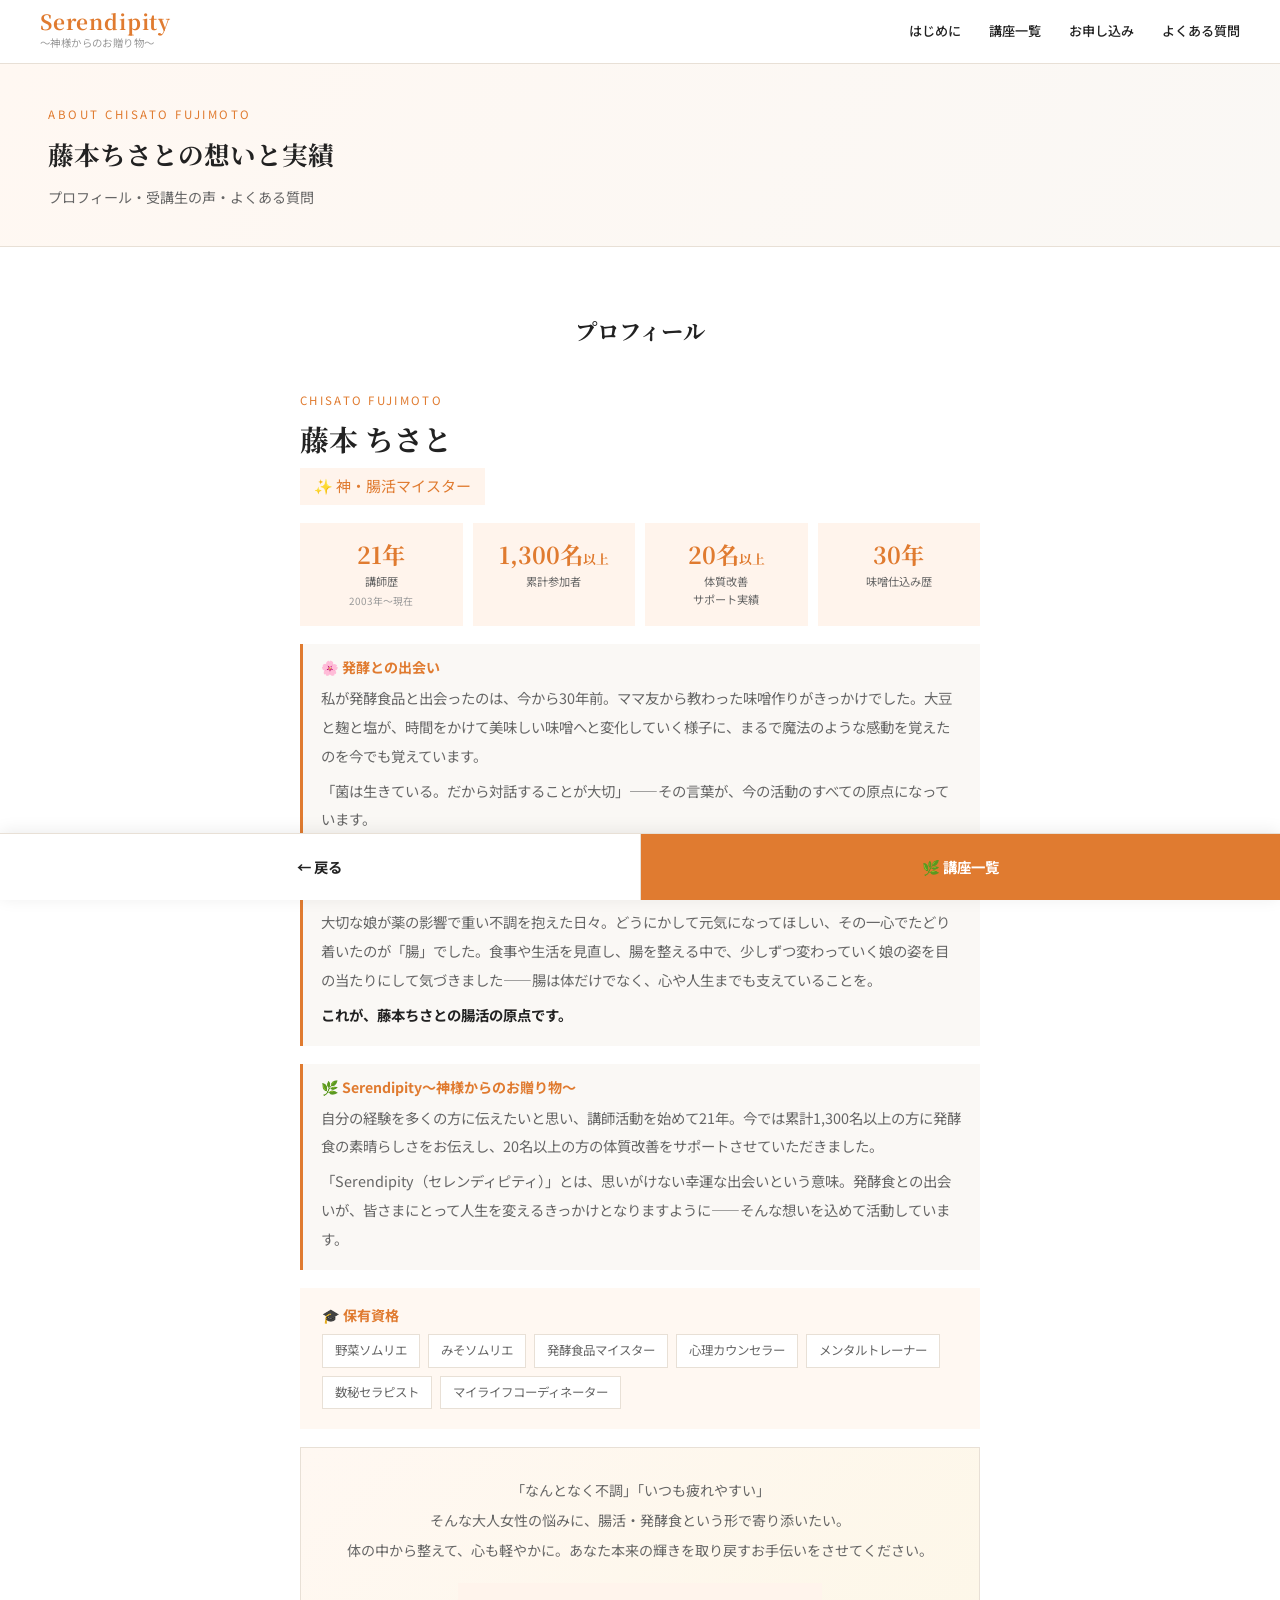
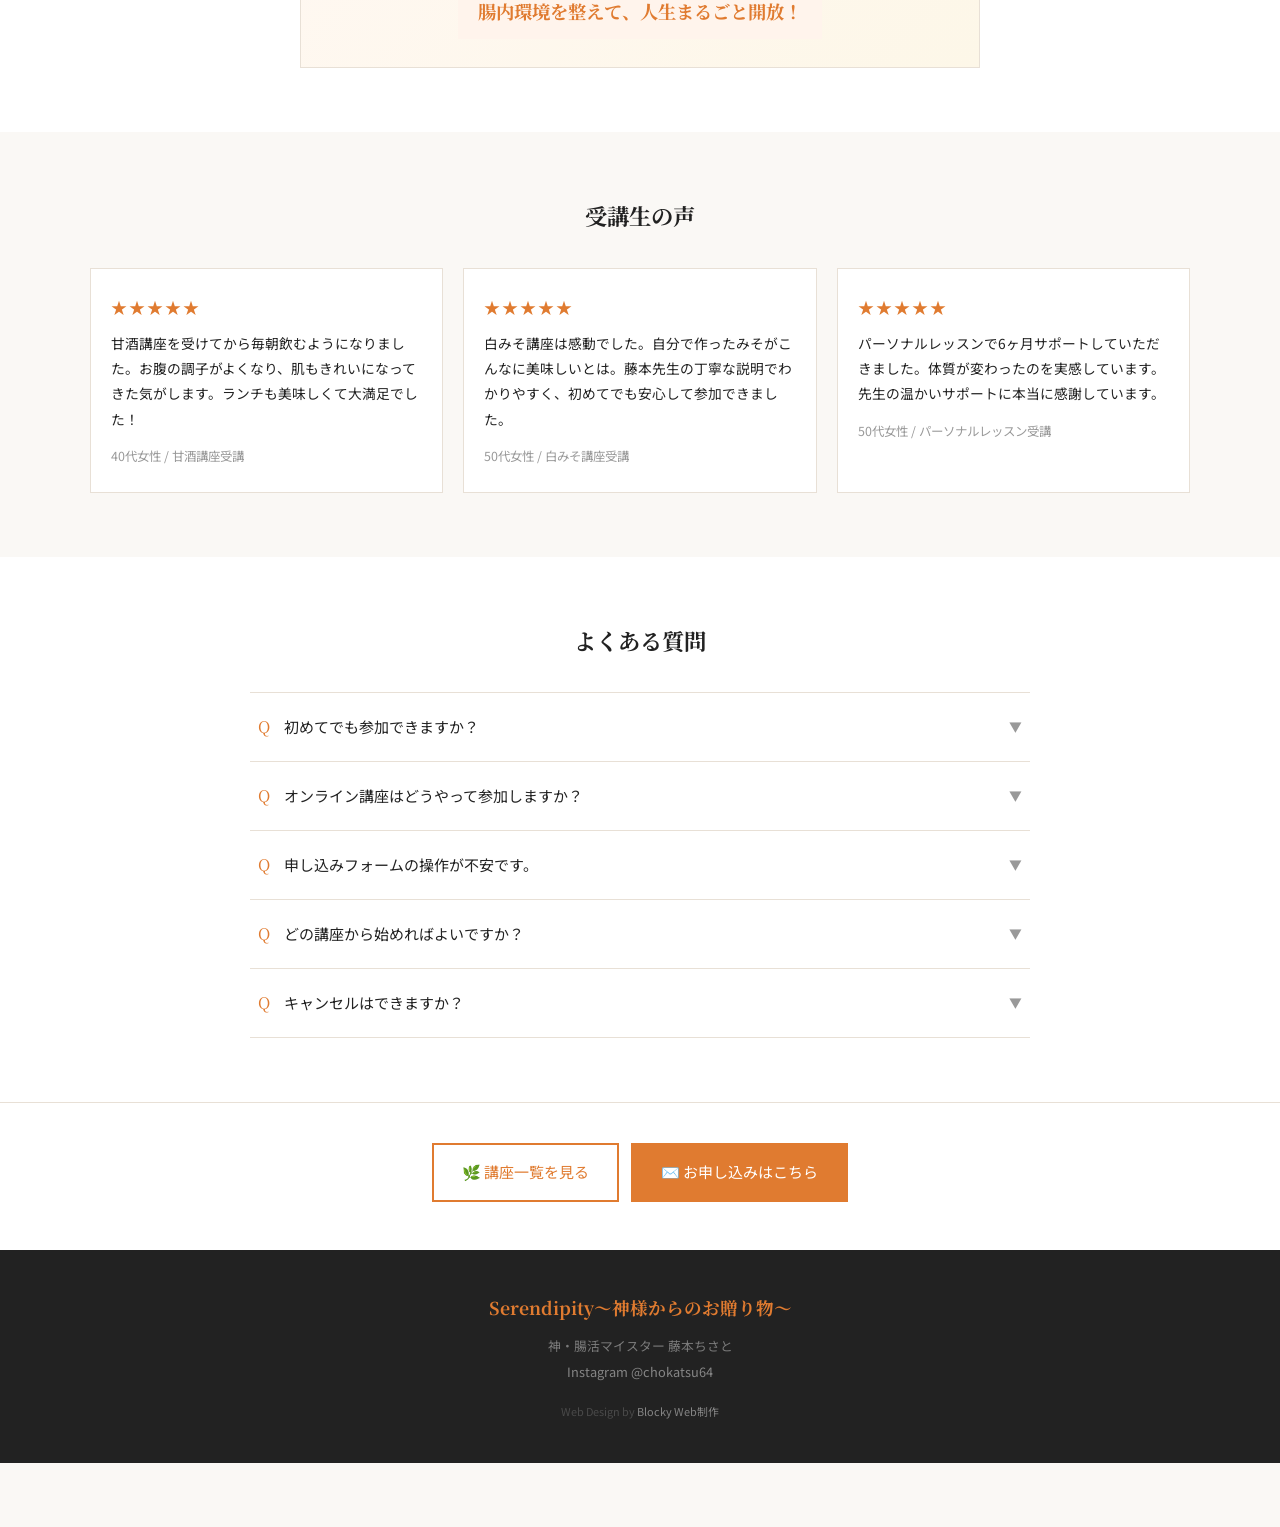
==== about.html @ 2696a709 "Restore Serendipity site from live deployment Exact copy of all pages, images and video from serendi" ====
<!DOCTYPE html>
<html lang="ja">
<head>
  <meta charset="UTF-8">
  <meta name="viewport" content="width=device-width, initial-scale=1.0">
  <title>藤本ちさとの想いと実績 | Serendipity〜神様からのお贈り物〜</title>
  <meta name="description" content="神・腸活マイスター 藤本ちさと。講師歴21年・累計1,300名以上。発酵・腸活との出会い、実績、資格、受講生の声をご紹介。">
  <link rel="preconnect" href="https://fonts.googleapis.com">
  <link rel="preconnect" href="https://fonts.gstatic.com" crossorigin>
  <link href="https://fonts.googleapis.com/css2?family=Noto+Serif+JP:wght@400;700&family=Noto+Sans+JP:wght@400;500;700&display=swap" rel="stylesheet">
  <style>
    *, *::before, *::after { box-sizing: border-box; margin: 0; padding: 0; }
    :root {
      --orange:  #e07b30;
      --orange2: #c45f18;
      --cream:   #faf8f5;
      --white:   #ffffff;
      --dark:    #222222;
      --gray:    #666666;
      --gray2:   #999999;
      --border:  #e8e0d6;
      --line:    #06c755;
    }
    html { scroll-behavior: smooth; }
    body {
      font-family: 'Noto Sans JP', -apple-system, BlinkMacSystemFont, 'Hiragino Sans', sans-serif;
      background: var(--cream);
      color: var(--dark);
      font-size: 15px;
      line-height: 1.75;
      -webkit-font-smoothing: antialiased;
      padding-bottom: 64px;
    }

    /* ── HEADER ── */
    .hdr {
      position: fixed; top: 0; left: 0; right: 0; z-index: 200;
      background: var(--white);
      border-bottom: 1px solid var(--border);
      height: 64px;
      display: flex; align-items: center; justify-content: space-between;
      padding: 0 40px;
    }
    .hdr-brand { text-decoration: none; display: flex; flex-direction: column; }
    .hdr-brand-main {
      font-family: 'Noto Serif JP', serif;
      font-size: 1.3rem; font-weight: 700;
      color: var(--orange); letter-spacing: .04em; line-height: 1;
    }
    .hdr-brand-sub { font-size: .65rem; color: var(--gray2); letter-spacing: .04em; margin-top: 2px; }
    .hdr-nav { display: flex; align-items: center; gap: 28px; }
    .hdr-nav a {
      font-size: .82rem; font-weight: 500; color: var(--dark);
      text-decoration: none; transition: color .15s;
    }
    .hdr-nav a:hover { color: var(--orange); }
    .hamburger {
      display: none; flex-direction: column; justify-content: center;
      gap: 5px; width: 36px; height: 36px; cursor: pointer;
      background: none; border: none; padding: 4px;
    }
    .hamburger span { display: block; width: 24px; height: 2px; background: var(--dark); transition: all .25s; }
    .hamburger.open span:nth-child(1) { transform: rotate(45deg) translate(5px,5px); }
    .hamburger.open span:nth-child(2) { opacity: 0; }
    .hamburger.open span:nth-child(3) { transform: rotate(-45deg) translate(5px,-5px); }
    .mobile-nav-overlay {
      display: none; position: fixed; inset: 0; background: rgba(0,0,0,.45); z-index: 190;
    }
    .mobile-nav-overlay.open { display: block; }
    .mobile-nav-panel {
      position: fixed; top: 0; right: -100%; width: 75%; max-width: 280px;
      height: 100%; background: var(--white); z-index: 195;
      padding: 80px 28px 32px; transition: right .3s;
      border-left: 1px solid var(--border); overflow-y: auto;
    }
    .mobile-nav-panel.open { right: 0; }
    .mobile-nav-panel a {
      display: block; padding: 14px 0;
      border-bottom: 1px solid var(--border);
      font: 500 1rem/1 'Noto Sans JP',sans-serif;
      color: var(--dark); text-decoration: none;
    }
    .mobile-nav-panel a:hover { color: var(--orange); }
    .mobile-nav-panel .mnav-cta {
      display: block; margin-top: 24px;
      background: var(--orange); color: #fff;
      padding: 14px; text-align: center; font-weight: 700;
    }

    /* ── PAGE HERO ── */
    .page-hero {
      margin-top: 64px;
      background: linear-gradient(120deg, #fff8f2 0%, #faf8f5 100%);
      border-bottom: 1px solid var(--border);
      padding: 40px 48px 36px;
      position: sticky; top: 64px; z-index: 100;
    }
    .page-hero-en { font-size: .72rem; letter-spacing: .22em; color: var(--orange); text-transform: uppercase; margin-bottom: 8px; }
    .page-hero h1 {
      font-family: 'Noto Serif JP', serif;
      font-size: 1.6rem; font-weight: 700; color: var(--dark);
    }

    /* ── SECTION ── */
    .sec { padding: 64px 48px; }
    .sec.bg-wh { background: var(--white); }
    .sec-hd { margin-bottom: 32px; }
    .sec-hd.center { text-align: center; }
    .sec-ttl {
      font-family: 'Noto Serif JP', serif;
      font-size: 1.4rem; font-weight: 700;
      color: var(--dark); margin-bottom: 6px;
    }

    /* ── PROFILE ── */
    .profile-inner { max-width: 680px; margin: 0 auto; }
    .profile-body { display: flex; flex-direction: column; gap: 18px; padding-top: 8px; }
    .profile-name-en { font-size: .72rem; letter-spacing: .2em; color: var(--orange); text-transform: uppercase; margin-bottom: 4px; }
    .profile-name { font-family: 'Noto Serif JP',serif; font-size: 1.8rem; font-weight: 700; color: var(--dark); margin-bottom: 4px; }
    .profile-title {
      display: inline-block; background: #fff4ec; color: var(--orange);
      font: 700 .82rem/1 inherit; padding: 5px 14px; border-radius: 0;
    }
    .profile-p { font-size: .9rem; color: var(--gray); line-height: 2.0; }
    .profile-stat {
      background: var(--cream); padding: 18px 22px;
      display: flex; align-items: center; gap: 14px;
    }
    .profile-stat-num { font-family: 'Noto Serif JP',serif; font-size: 2rem; font-weight: 700; color: var(--orange); white-space: nowrap; }
    .profile-stat-txt { font-size: .84rem; color: var(--gray); line-height: 1.7; }

    /* ── VOICE ── */
    .voice-grid { display: grid; grid-template-columns: repeat(3,1fr); gap: 20px; max-width: 1100px; margin: 0 auto; }
    .voice-card {
      background: var(--white); padding: 24px 20px;
      border: 1px solid var(--border);
    }
    .voice-stars { color: var(--orange); font-size: 1rem; margin-bottom: 10px; letter-spacing: 2px; }
    .voice-text { font-size: .86rem; color: var(--dark); line-height: 1.85; margin-bottom: 14px; }
    .voice-who { font-size: .78rem; color: var(--gray2); }

    /* ── FAQ ── */
    .faq-list { max-width: 780px; margin: 0 auto; display: flex; flex-direction: column; gap: 0; border-top: 1px solid var(--border); }
    .faq-item { border-bottom: 1px solid var(--border); }
    .faq-q {
      display: flex; align-items: center; gap: 14px;
      padding: 20px 8px; cursor: pointer;
      font: 700 .96rem/1.5 inherit; color: var(--dark); user-select: none;
    }
    .faq-q-lbl { color: var(--orange); font-family: 'Noto Serif JP',serif; font-size: 1rem; flex-shrink: 0; }
    .faq-arr { margin-left: auto; color: var(--gray2); transition: transform .2s; font-size: .8rem; }
    .faq-item.open .faq-arr { transform: rotate(180deg); }
    .faq-a { display: none; padding: 0 8px 20px 34px; font-size: .9rem; color: var(--gray); line-height: 1.9; }
    .faq-item.open .faq-a { display: block; }

    /* ── PAGE NAV ── */
    .page-nav {
      display: flex; flex-wrap: wrap; gap: 12px;
      justify-content: center; padding: 40px 24px 48px;
      background: var(--white); border-top: 1px solid var(--border);
    }
    .page-nav-btn {
      display: inline-flex; align-items: center; gap: 6px;
      padding: 14px 28px; border: 2px solid var(--orange);
      color: var(--orange); font: 700 .9rem/1 inherit;
      text-decoration: none; border-radius: 0; transition: all .15s;
    }
    .page-nav-btn:hover { background: var(--orange); color: #fff; }
    .page-nav-btn.primary { background: var(--orange); color: #fff; }
    .page-nav-btn.primary:hover { background: var(--orange2); }

    /* ── FIXED BOTTOM BAR ── */
    .fixed-bar {
      position: fixed; bottom: 0; left: 0; right: 0; z-index: 300;
      display: flex; background: var(--white);
      border-top: 1px solid var(--border);
      box-shadow: 0 -2px 16px rgba(0,0,0,.08);
    }
    .fixed-bar-back {
      flex: 1; display: flex; align-items: center; justify-content: center; gap: 6px;
      background: var(--white); color: var(--dark); padding: 26px 20px;
      font: 700 .9rem/1 'Noto Sans JP',sans-serif; text-decoration: none; transition: background .15s;
      border-right: 1px solid var(--border);
    }
    .fixed-bar-back:hover { background: var(--cream); }
    .fixed-bar-apply {
      flex: 1; display: flex; align-items: center; justify-content: center; gap: 8px;
      background: var(--orange); color: #fff; padding: 26px 20px;
      font: 700 .9rem/1 'Noto Sans JP',sans-serif; text-decoration: none; transition: background .15s;
    }
    .fixed-bar-apply:hover { background: var(--orange2); }

    /* ── FOOTER ── */
    footer {
      background: var(--dark); color: rgba(255,255,255,.4);
      text-align: center; padding: 40px 28px;
      font-size: .8rem; line-height: 2.1;
    }
    footer .f-brand { font-family: 'Noto Serif JP',serif; color: var(--orange); font-size: 1.1rem; font-weight: 700; display: block; margin-bottom: 6px; }
    footer a { color: rgba(255,255,255,.45); text-decoration: none; }
    .powered { margin-top: 14px; font-size: .68rem; color: rgba(255,255,255,.18); }

    /* ── MOBILE ── */
    @media (max-width: 900px) {
      .hdr { padding: 0 20px; }
      .hdr-nav { gap: 16px; }
      .sec { padding: 52px 20px; }
      .voice-grid { grid-template-columns: 1fr; }
      .page-hero { padding: 32px 20px 28px; }
    }
    /* ── PROFILE STATS ── */
    .profile-stats {
      display: grid; grid-template-columns: repeat(4,1fr); gap: 10px;
    }
    .pstat {
      background: #fff4ec; padding: 18px 10px; text-align: center;
    }
    .pstat-num {
      font-family: 'Noto Serif JP',serif; font-size: 1.45rem; font-weight: 700;
      color: var(--orange); line-height: 1.2; margin-bottom: 5px;
    }
    .pstat-lbl { font-size: .7rem; color: var(--gray); line-height: 1.55; }
    .pstat-lbl small { display: block; color: var(--gray2); font-size: .62rem; margin-top: 2px; }

    /* ── PROFILE STORY CARDS ── */
    .profile-story {
      border-left: 3px solid var(--orange); padding: 16px 18px;
      background: var(--cream); display: flex; flex-direction: column; gap: 6px;
    }
    .profile-story-ttl {
      font: 700 .88rem/1 'Noto Sans JP',sans-serif; color: var(--orange); margin-bottom: 4px;
    }
    .profile-emph { font-weight: 700 !important; color: var(--dark) !important; }

    /* ── PROFILE CERTS ── */
    .profile-certs { background: #fff8f2; padding: 20px 22px; }
    .profile-certs-ttl {
      font: 700 .88rem/1 'Noto Sans JP',sans-serif; color: var(--orange); margin-bottom: 12px;
    }
    .profile-certs-grid { display: flex; flex-wrap: wrap; gap: 8px; }
    .cert-tag {
      display: inline-block; background: var(--white);
      border: 1px solid var(--border); color: var(--gray);
      font-size: .78rem; padding: 5px 12px;
    }

    /* ── PROFILE MESSAGE ── */
    .profile-msg {
      background: linear-gradient(135deg, #fff8f2 0%, #fdf7e8 100%);
      padding: 28px 24px; text-align: center; border: 1px solid var(--border);
    }
    .profile-msg-quote {
      font-size: .88rem; color: var(--gray); line-height: 2.1; margin-bottom: 18px;
    }
    .profile-msg-main {
      font-family: 'Noto Serif JP',serif; font-size: 1.15rem; font-weight: 700;
      color: var(--orange); background: #fff4ec; padding: 12px 20px; display: inline-block;
    }

    @media (max-width: 560px) {
      .hdr-nav { display: none; }
      .hamburger { display: flex; }
      .profile-stats { grid-template-columns: repeat(2,1fr); }
      .page-nav { flex-direction: column; align-items: stretch; padding: 28px 20px 36px; }
      .page-nav-btn { justify-content: center; }
    }
  </style>
</head>
<body>

<!-- HEADER -->
<header class="hdr">
  <a href="index.html" class="hdr-brand">
    <span class="hdr-brand-main">Serendipity</span>
    <span class="hdr-brand-sub">〜神様からのお贈り物〜</span>
  </a>
  <nav class="hdr-nav">
    <a href="about.html" class="active">はじめに</a>
    <a href="courses.html">講座一覧</a>
    <a href="apply.html">お申し込み</a>
    <a href="about.html#faq">よくある質問</a>
  </nav>
  <button class="hamburger" id="hamburger" aria-label="メニュー">
    <span></span><span></span><span></span>
  </button>
</header>

<!-- モバイルナビ -->
<div class="mobile-nav-overlay" id="mobileOverlay"></div>
<div class="mobile-nav-panel" id="mobileNav">
  <a href="about.html">はじめに</a>
  <a href="courses.html">講座一覧</a>
  <a href="apply.html">お申し込み</a>
  <a href="about.html#faq">よくある質問</a>
  <a href="apply.html" class="mnav-cta">お申し込みはこちら</a>
</div>

<!-- PAGE HERO -->
<div class="page-hero">
  <div class="page-hero-en">About Chisato Fujimoto</div>
  <h1>藤本ちさとの想いと実績</h1>
  <p style="margin-top:8px;font-size:.88rem;color:var(--gray);">プロフィール・受講生の声・よくある質問</p>
</div>

<!-- PROFILE -->
<section class="sec bg-wh" id="profile">
  <div class="sec-hd center"><h2 class="sec-ttl">プロフィール</h2></div>
  <div class="profile-inner">
    <div class="profile-body">

      <!-- 名前・肩書き -->
      <div>
        <div class="profile-name-en">Chisato Fujimoto</div>
        <div class="profile-name">藤本 ちさと</div>
        <span class="profile-title">✨ 神・腸活マイスター</span>
      </div>

      <!-- 実績数字 -->
      <div class="profile-stats">
        <div class="pstat">
          <div class="pstat-num">21年</div>
          <div class="pstat-lbl">講師歴<small>2003年〜現在</small></div>
        </div>
        <div class="pstat">
          <div class="pstat-num">1,300名<span style="font-size:.8rem">以上</span></div>
          <div class="pstat-lbl">累計参加者</div>
        </div>
        <div class="pstat">
          <div class="pstat-num">20名<span style="font-size:.8rem">以上</span></div>
          <div class="pstat-lbl">体質改善<br>サポート実績</div>
        </div>
        <div class="pstat">
          <div class="pstat-num">30年</div>
          <div class="pstat-lbl">味噌仕込み歴</div>
        </div>
      </div>

      <!-- ストーリー：発酵との出会い -->
      <div class="profile-story">
        <div class="profile-story-ttl">🌸 発酵との出会い</div>
        <p class="profile-p">私が発酵食品と出会ったのは、今から30年前。ママ友から教わった味噌作りがきっかけでした。大豆と麹と塩が、時間をかけて美味しい味噌へと変化していく様子に、まるで魔法のような感動を覚えたのを今でも覚えています。</p>
        <p class="profile-p">「菌は生きている。だから対話することが大切」——その言葉が、今の活動のすべての原点になっています。</p>
      </div>

      <!-- ストーリー：腸活への目覚め -->
      <div class="profile-story">
        <div class="profile-story-ttl">💡 腸活への目覚め</div>
        <p class="profile-p">大切な娘が薬の影響で重い不調を抱えた日々。どうにかして元気になってほしい、その一心でたどり着いたのが「腸」でした。食事や生活を見直し、腸を整える中で、少しずつ変わっていく娘の姿を目の当たりにして気づきました——腸は体だけでなく、心や人生までも支えていることを。</p>
        <p class="profile-p profile-emph">これが、藤本ちさとの腸活の原点です。</p>
      </div>

      <!-- ストーリー：Serendipityの由来 -->
      <div class="profile-story">
        <div class="profile-story-ttl">🌿 Serendipity〜神様からのお贈り物〜</div>
        <p class="profile-p">自分の経験を多くの方に伝えたいと思い、講師活動を始めて21年。今では累計1,300名以上の方に発酵食の素晴らしさをお伝えし、20名以上の方の体質改善をサポートさせていただきました。</p>
        <p class="profile-p">「Serendipity（セレンディピティ）」とは、思いがけない幸運な出会いという意味。発酵食との出会いが、皆さまにとって人生を変えるきっかけとなりますように——そんな想いを込めて活動しています。</p>
      </div>

      <!-- 保有資格 -->
      <div class="profile-certs">
        <div class="profile-certs-ttl">🎓 保有資格</div>
        <div class="profile-certs-grid">
          <span class="cert-tag">野菜ソムリエ</span>
          <span class="cert-tag">みそソムリエ</span>
          <span class="cert-tag">発酵食品マイスター</span>
          <span class="cert-tag">心理カウンセラー</span>
          <span class="cert-tag">メンタルトレーナー</span>
          <span class="cert-tag">数秘セラピスト</span>
          <span class="cert-tag">マイライフコーディネーター</span>
        </div>
      </div>

      <!-- 想い・メッセージ -->
      <div class="profile-msg">
        <p class="profile-msg-quote">「なんとなく不調」「いつも疲れやすい」<br>そんな大人女性の悩みに、腸活・発酵食という形で寄り添いたい。<br>体の中から整えて、心も軽やかに。あなた本来の輝きを取り戻すお手伝いをさせてください。</p>
        <div class="profile-msg-main">腸内環境を整えて、人生まるごと開放！</div>
      </div>

    </div>
  </div>
</section>

<!-- VOICE -->
<section class="sec" id="voice">
  <div class="sec-hd center"><h2 class="sec-ttl">受講生の声</h2></div>
  <div class="voice-grid">
    <div class="voice-card">
      <div class="voice-stars">★★★★★</div>
      <p class="voice-text">甘酒講座を受けてから毎朝飲むようになりました。お腹の調子がよくなり、肌もきれいになってきた気がします。ランチも美味しくて大満足でした！</p>
      <div class="voice-who">40代女性 / 甘酒講座受講</div>
    </div>
    <div class="voice-card">
      <div class="voice-stars">★★★★★</div>
      <p class="voice-text">白みそ講座は感動でした。自分で作ったみそがこんなに美味しいとは。藤本先生の丁寧な説明でわかりやすく、初めてでも安心して参加できました。</p>
      <div class="voice-who">50代女性 / 白みそ講座受講</div>
    </div>
    <div class="voice-card">
      <div class="voice-stars">★★★★★</div>
      <p class="voice-text">パーソナルレッスンで6ヶ月サポートしていただきました。体質が変わったのを実感しています。先生の温かいサポートに本当に感謝しています。</p>
      <div class="voice-who">50代女性 / パーソナルレッスン受講</div>
    </div>
  </div>
</section>

<!-- FAQ -->
<section class="sec bg-wh" id="faq">
  <div class="sec-hd center"><h2 class="sec-ttl">よくある質問</h2></div>
  <div class="faq-list">
    <div class="faq-item">
      <div class="faq-q"><span class="faq-q-lbl">Q</span>初めてでも参加できますか？<span class="faq-arr">▼</span></div>
      <div class="faq-a">はい、もちろんです。発酵食品が初めての方、料理が苦手な方も大歓迎です。わかりやすく丁寧にお伝えしますので、安心してご参加ください。</div>
    </div>
    <div class="faq-item">
      <div class="faq-q"><span class="faq-q-lbl">Q</span>オンライン講座はどうやって参加しますか？<span class="faq-arr">▼</span></div>
      <div class="faq-a">Zoomを使ったオンライン形式で行います。事前に材料をご用意いただくか、キットを郵送してお届けします。スマートフォン・パソコンどちらでも参加できます。</div>
    </div>
    <div class="faq-item">
      <div class="faq-q"><span class="faq-q-lbl">Q</span>申し込みフォームの操作が不安です。<span class="faq-arr">▼</span></div>
      <div class="faq-a">フォームが難しいと感じた場合は、LINEからご連絡いただければLINEでのお申し込みも承っています。「講座に申し込みたい」とメッセージをいただくだけで大丈夫です。</div>
    </div>
    <div class="faq-item">
      <div class="faq-q"><span class="faq-q-lbl">Q</span>どの講座から始めればよいですか？<span class="faq-arr">▼</span></div>
      <div class="faq-a">迷った方は「甘酒講座（¥4,000）」がおすすめです。発酵の基本がわかり、初めての方にも体験しやすいと人気があります。</div>
    </div>
    <div class="faq-item">
      <div class="faq-q"><span class="faq-q-lbl">Q</span>キャンセルはできますか？<span class="faq-arr">▼</span></div>
      <div class="faq-a">はい、可能です。開催日の3日前までにご連絡ください。詳細はお申し込み後にご案内します。</div>
    </div>
  </div>
</section>

<!-- PAGE NAV -->
<div class="page-nav">
  <a href="courses.html" class="page-nav-btn">🌿 講座一覧を見る</a>
  <a href="apply.html" class="page-nav-btn primary">✉️ お申し込みはこちら</a>
</div>

<!-- FOOTER -->
<footer>
  <span class="f-brand">Serendipity〜神様からのお贈り物〜</span>
  神・腸活マイスター 藤本ちさと<br>
  <a href="https://www.instagram.com/chokatsu64/" target="_blank">Instagram @chokatsu64</a>
  <div class="powered">Web Design by <a href="#">Blocky Web制作</a></div>
</footer>

<!-- FIXED BOTTOM BAR -->
<div class="fixed-bar">
  <a href="index.html" class="fixed-bar-back">← 戻る</a>
  <a href="courses.html" class="fixed-bar-apply">🌿 講座一覧</a>
</div>

<script>
  // FAQ
  document.querySelectorAll('.faq-q').forEach(function(q) {
    q.addEventListener('click', function() {
      q.closest('.faq-item').classList.toggle('open');
    });
  });

  // Hamburger
  var hamburger = document.getElementById('hamburger');
  var mobileNav = document.getElementById('mobileNav');
  var mobileOverlay = document.getElementById('mobileOverlay');
  function openNav() {
    hamburger.classList.add('open');
    mobileNav.classList.add('open');
    mobileOverlay.classList.add('open');
    document.body.style.overflow = 'hidden';
  }
  function closeNav() {
    hamburger.classList.remove('open');
    mobileNav.classList.remove('open');
    mobileOverlay.classList.remove('open');
    document.body.style.overflow = '';
  }
  hamburger.addEventListener('click', function() {
    mobileNav.classList.contains('open') ? closeNav() : openNav();
  });
  mobileOverlay.addEventListener('click', closeNav);
  document.querySelectorAll('.mobile-nav-panel a').forEach(function(a) {
    a.addEventListener('click', closeNav);
  });
</script>
</body>
</html>
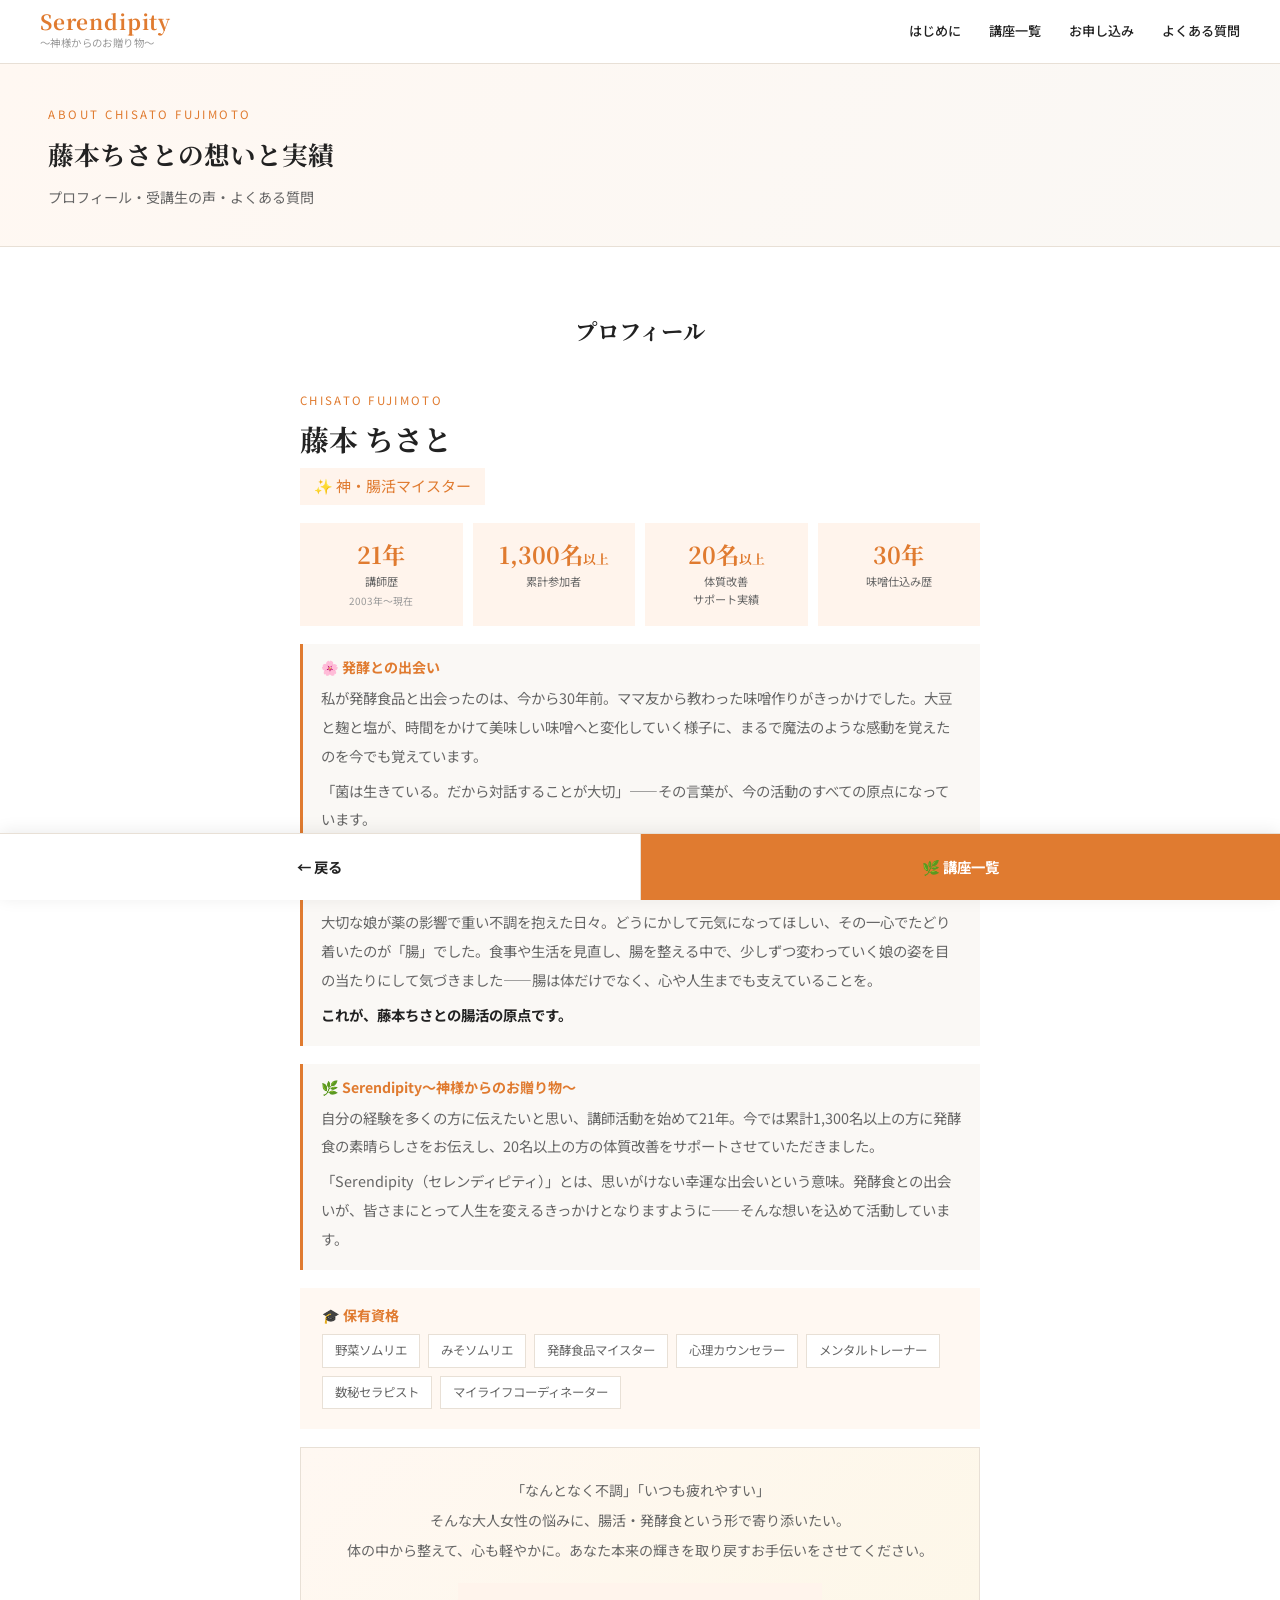
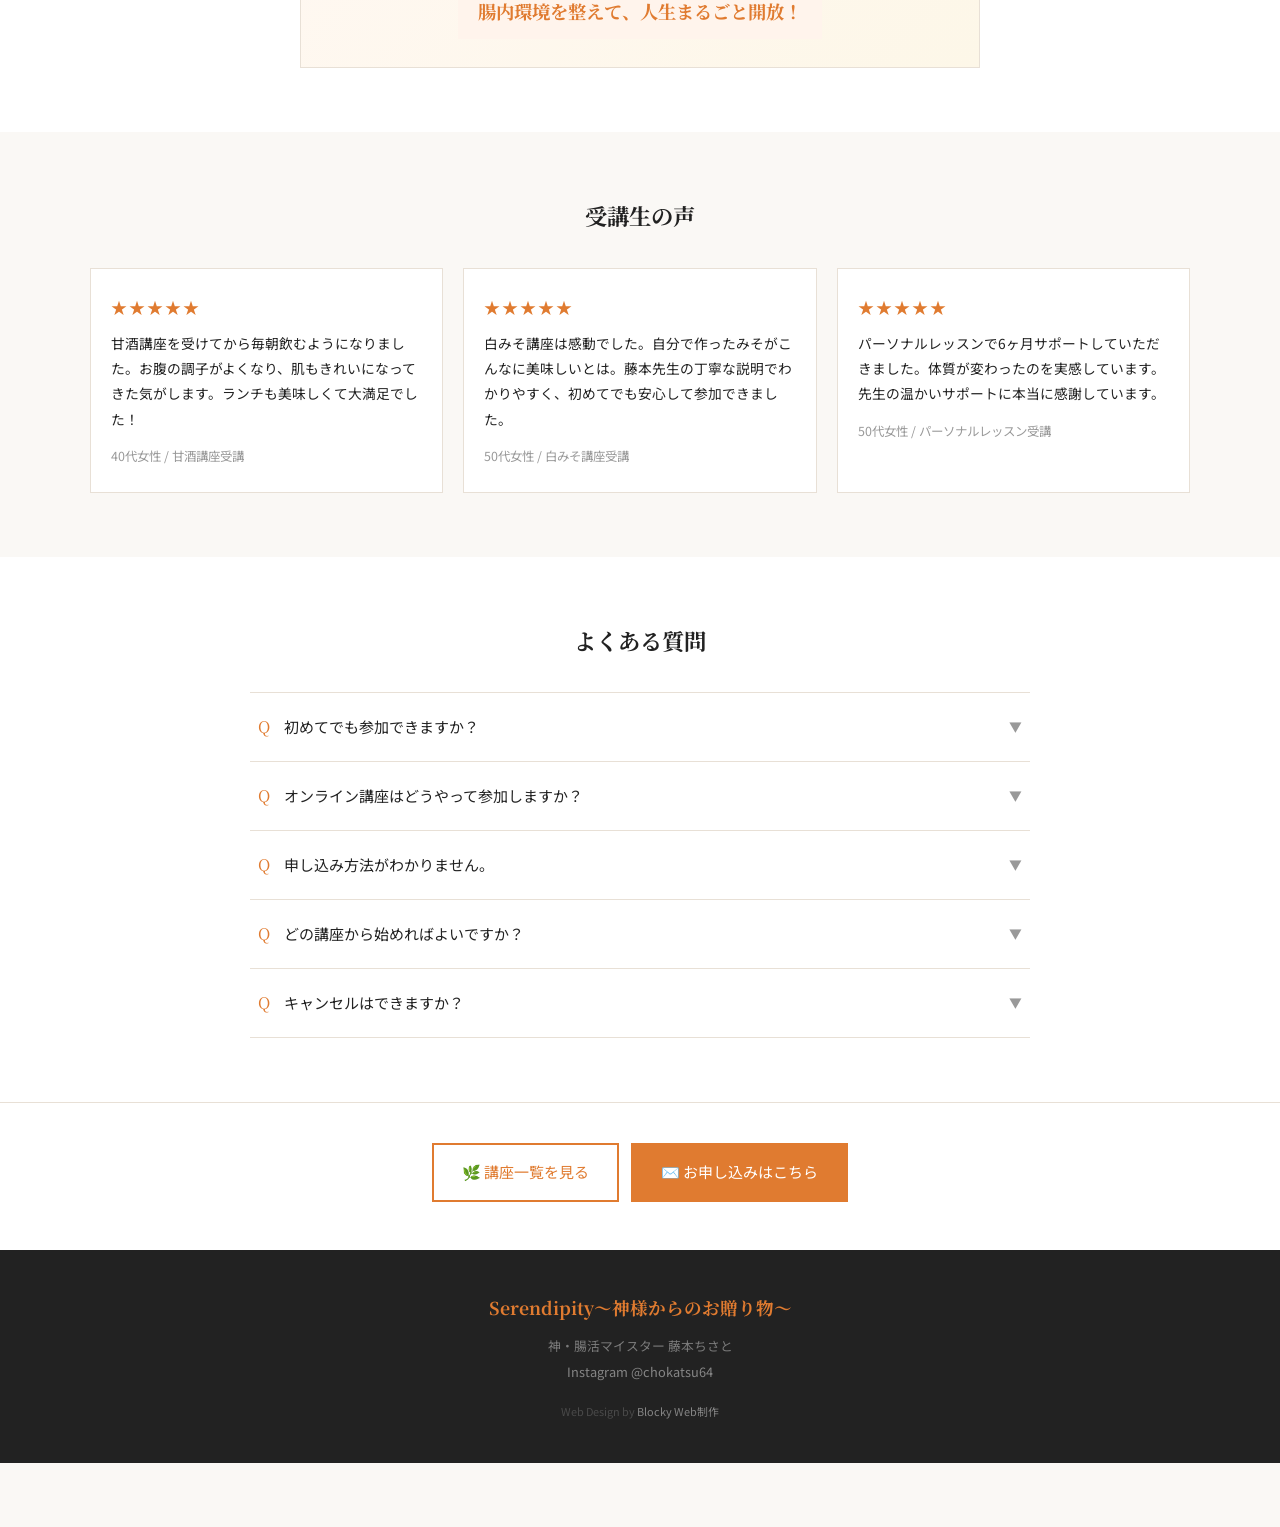
==== commit 00feba38: "Take applications through LINE instead of Google Forms Many customers are elderly, so forms are drop" ====
--- a/about.html
+++ b/about.html
@@ -5,6 +5,15 @@
   <meta name="viewport" content="width=device-width, initial-scale=1.0">
   <title>藤本ちさとの想いと実績 | Serendipity〜神様からのお贈り物〜</title>
   <meta name="description" content="神・腸活マイスター 藤本ちさと。講師歴21年・累計1,300名以上。発酵・腸活との出会い、実績、資格、受講生の声をご紹介。">
+  <link rel="icon" href="favicon.svg" type="image/svg+xml">
+  <meta property="og:type" content="website">
+  <meta property="og:site_name" content="Serendipity〜神様からのお贈り物〜">
+  <meta property="og:title" content="藤本ちさとの想いと実績 | Serendipity〜神様からのお贈り物〜">
+  <meta property="og:description" content="神・腸活マイスター 藤本ちさと。講師歴21年・累計1,300名以上。発酵・腸活との出会い、実績、資格、受講生の声をご紹介。">
+  <meta property="og:url" content="https://serendipity-2ca.pages.dev/about.html">
+  <meta property="og:image" content="https://serendipity-2ca.pages.dev/images/hero/personal.jpg">
+  <meta property="og:locale" content="ja_JP">
+  <meta name="twitter:card" content="summary_large_image">
   <link rel="preconnect" href="https://fonts.googleapis.com">
   <link rel="preconnect" href="https://fonts.gstatic.com" crossorigin>
   <link href="https://fonts.googleapis.com/css2?family=Noto+Serif+JP:wght@400;700&family=Noto+Sans+JP:wght@400;500;700&display=swap" rel="stylesheet">
@@ -415,8 +424,8 @@
       <div class="faq-a">Zoomを使ったオンライン形式で行います。事前に材料をご用意いただくか、キットを郵送してお届けします。スマートフォン・パソコンどちらでも参加できます。</div>
     </div>
     <div class="faq-item">
-      <div class="faq-q"><span class="faq-q-lbl">Q</span>申し込みフォームの操作が不安です。<span class="faq-arr">▼</span></div>
-      <div class="faq-a">フォームが難しいと感じた場合は、LINEからご連絡いただければLINEでのお申し込みも承っています。「講座に申し込みたい」とメッセージをいただくだけで大丈夫です。</div>
+      <div class="faq-q"><span class="faq-q-lbl">Q</span>申し込み方法がわかりません。<span class="faq-arr">▼</span></div>
+      <div class="faq-a">各講座の「LINEで申し込む」ボタンを押すとLINEが開き、講座名の入ったメッセージが表示されます。そのまま送信するだけでお申し込み完了です。うまくいかない場合は、<a href="https://line.me/R/ti/p/@dls2613o" target="_blank" style="color:#06c755;font-weight:700;">公式LINE</a>を友だち追加して「〇〇講座に申し込みたい」とメッセージを送ってください。</div>
     </div>
     <div class="faq-item">
       <div class="faq-q"><span class="faq-q-lbl">Q</span>どの講座から始めればよいですか？<span class="faq-arr">▼</span></div>
